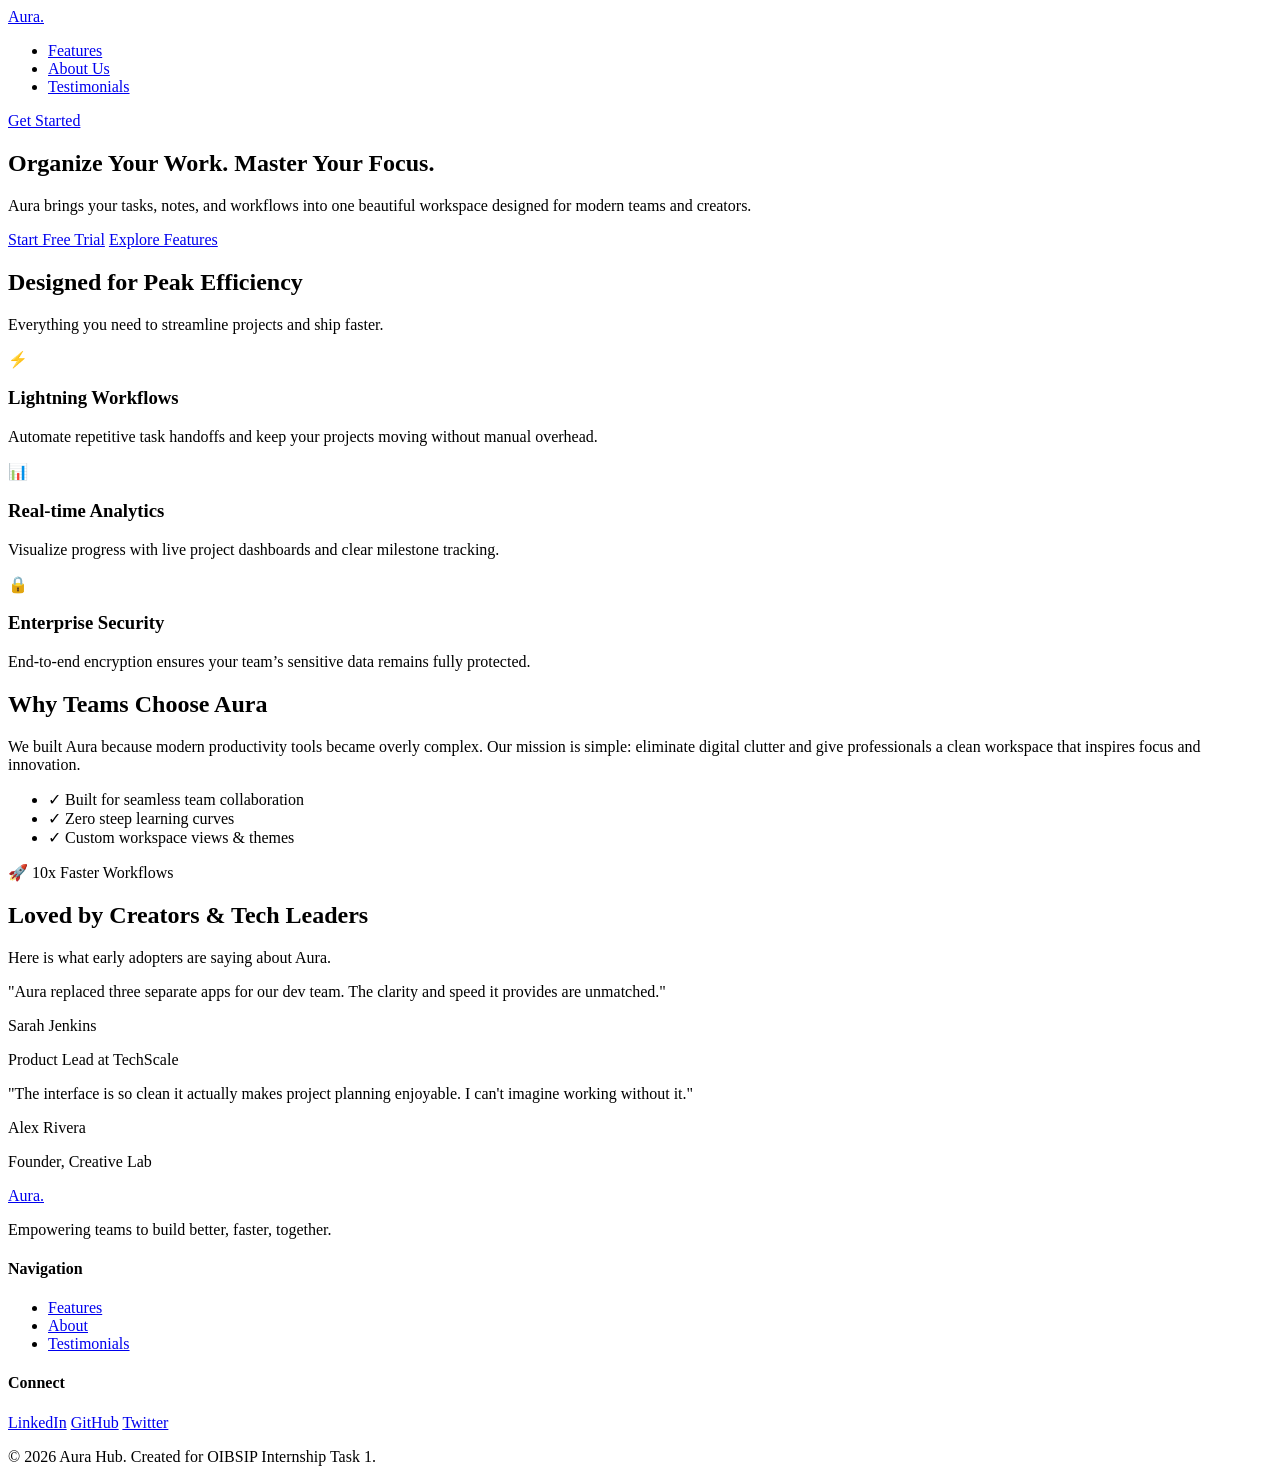
==== index.html @ 1f17e3b0 "Create index.html" ====
<!DOCTYPE html>
<html lang="en">
<head>
  <meta charset="UTF-8">
  <meta name="viewport" content="width=device-width, initial-scale=1.0">
  <title>Aura — Smart Productivity Hub</title>
  <link rel="stylesheet" href="style.css">
</head>
<body>

  <!-- Sticky Navigation Bar -->
  <header class="navbar">
    <div class="nav-container">
      <a href="#" class="logo">Aura<span>.</span></a>
      <nav>
        <ul class="nav-links">
          <li><a href="#features">Features</a></li>
          <li><a href="#about">About Us</a></li>
          <li><a href="#testimonials">Testimonials</a></li>
        </ul>
      </nav>
      <a href="#contact" class="btn btn-secondary nav-btn">Get Started</a>
    </div>
  </header>

  <!-- Hero Section -->
  <section class="hero">
    <div class="hero-container">
      <h1 class="hero-title">Organize Your Work. Master Your Focus.</h1>
      <p class="hero-subtitle">
        Aura brings your tasks, notes, and workflows into one beautiful workspace designed for modern teams and creators.
      </p>
      <div class="hero-buttons">
        <a href="#" class="btn btn-primary">Start Free Trial</a>
        <a href="#features" class="btn btn-outline">Explore Features</a>
      </div>
    </div>
  </section>

  <!-- Section 1: Features -->
  <section id="features" class="section">
    <div class="section-container">
      <h2 class="section-title">Designed for Peak Efficiency</h2>
      <p class="section-subtitle">Everything you need to streamline projects and ship faster.</p>

      <div class="grid-3">
        <div class="card">
          <div class="card-icon">⚡</div>
          <h3>Lightning Workflows</h3>
          <p>Automate repetitive task handoffs and keep your projects moving without manual overhead.</p>
        </div>

        <div class="card">
          <div class="card-icon">📊</div>
          <h3>Real-time Analytics</h3>
          <p>Visualize progress with live project dashboards and clear milestone tracking.</p>
        </div>

        <div class="card">
          <div class="card-icon">🔒</div>
          <h3>Enterprise Security</h3>
          <p>End-to-end encryption ensures your team’s sensitive data remains fully protected.</p>
        </div>
      </div>
    </div>
  </section>

  <!-- Section 2: About Us -->
  <section id="about" class="section section-alt">
    <div class="section-container">
      <div class="about-grid">
        <div class="about-content">
          <h2 class="section-title text-left">Why Teams Choose Aura</h2>
          <p>
            We built Aura because modern productivity tools became overly complex. Our mission is simple: eliminate digital clutter and give professionals a clean workspace that inspires focus and innovation.
          </p>
          <ul class="about-list">
            <li>✓ Built for seamless team collaboration</li>
            <li>✓ Zero steep learning curves</li>
            <li>✓ Custom workspace views & themes</li>
          </ul>
        </div>
        <div class="about-visual">
          <div class="visual-box">
            <span>🚀 10x Faster Workflows</span>
          </div>
        </div>
      </div>
    </div>
  </section>

  <!-- Section 3: Testimonials -->
  <section id="testimonials" class="section">
    <div class="section-container">
      <h2 class="section-title">Loved by Creators & Tech Leaders</h2>
      <p class="section-subtitle">Here is what early adopters are saying about Aura.</p>

      <div class="grid-2">
        <div class="testimonial-card">
          <p class="quote">"Aura replaced three separate apps for our dev team. The clarity and speed it provides are unmatched."</p>
          <div class="author">
            <p class="author-name">Sarah Jenkins</p>
            <p class="author-role">Product Lead at TechScale</p>
          </div>
        </div>

        <div class="testimonial-card">
          <p class="quote">"The interface is so clean it actually makes project planning enjoyable. I can't imagine working without it."</p>
          <div class="author">
            <p class="author-name">Alex Rivera</p>
            <p class="author-role">Founder, Creative Lab</p>
          </div>
        </div>
      </div>
    </div>
  </section>

  <!-- Footer -->
  <footer id="contact" class="footer">
    <div class="footer-container">
      <div class="footer-brand">
        <a href="#" class="logo footer-logo">Aura<span>.</span></a>
        <p>Empowering teams to build better, faster, together.</p>
      </div>

      <div class="footer-links">
        <h4>Navigation</h4>
        <ul>
          <li><a href="#features">Features</a></li>
          <li><a href="#about">About</a></li>
          <li><a href="#testimonials">Testimonials</a></li>
        </ul>
      </div>

      <div class="footer-socials">
        <h4>Connect</h4>
        <div class="social-icons">
          <a href="#" aria-label="LinkedIn">LinkedIn</a>
          <a href="#" aria-label="GitHub">GitHub</a>
          <a href="#" aria-label="Twitter">Twitter</a>
        </div>
      </div>
    </div>

    <div class="footer-bottom">
      <p>&copy; 2026 Aura Hub. Created for OIBSIP Internship Task 1.</p>
    </div>
  </footer>

</body>
</html>
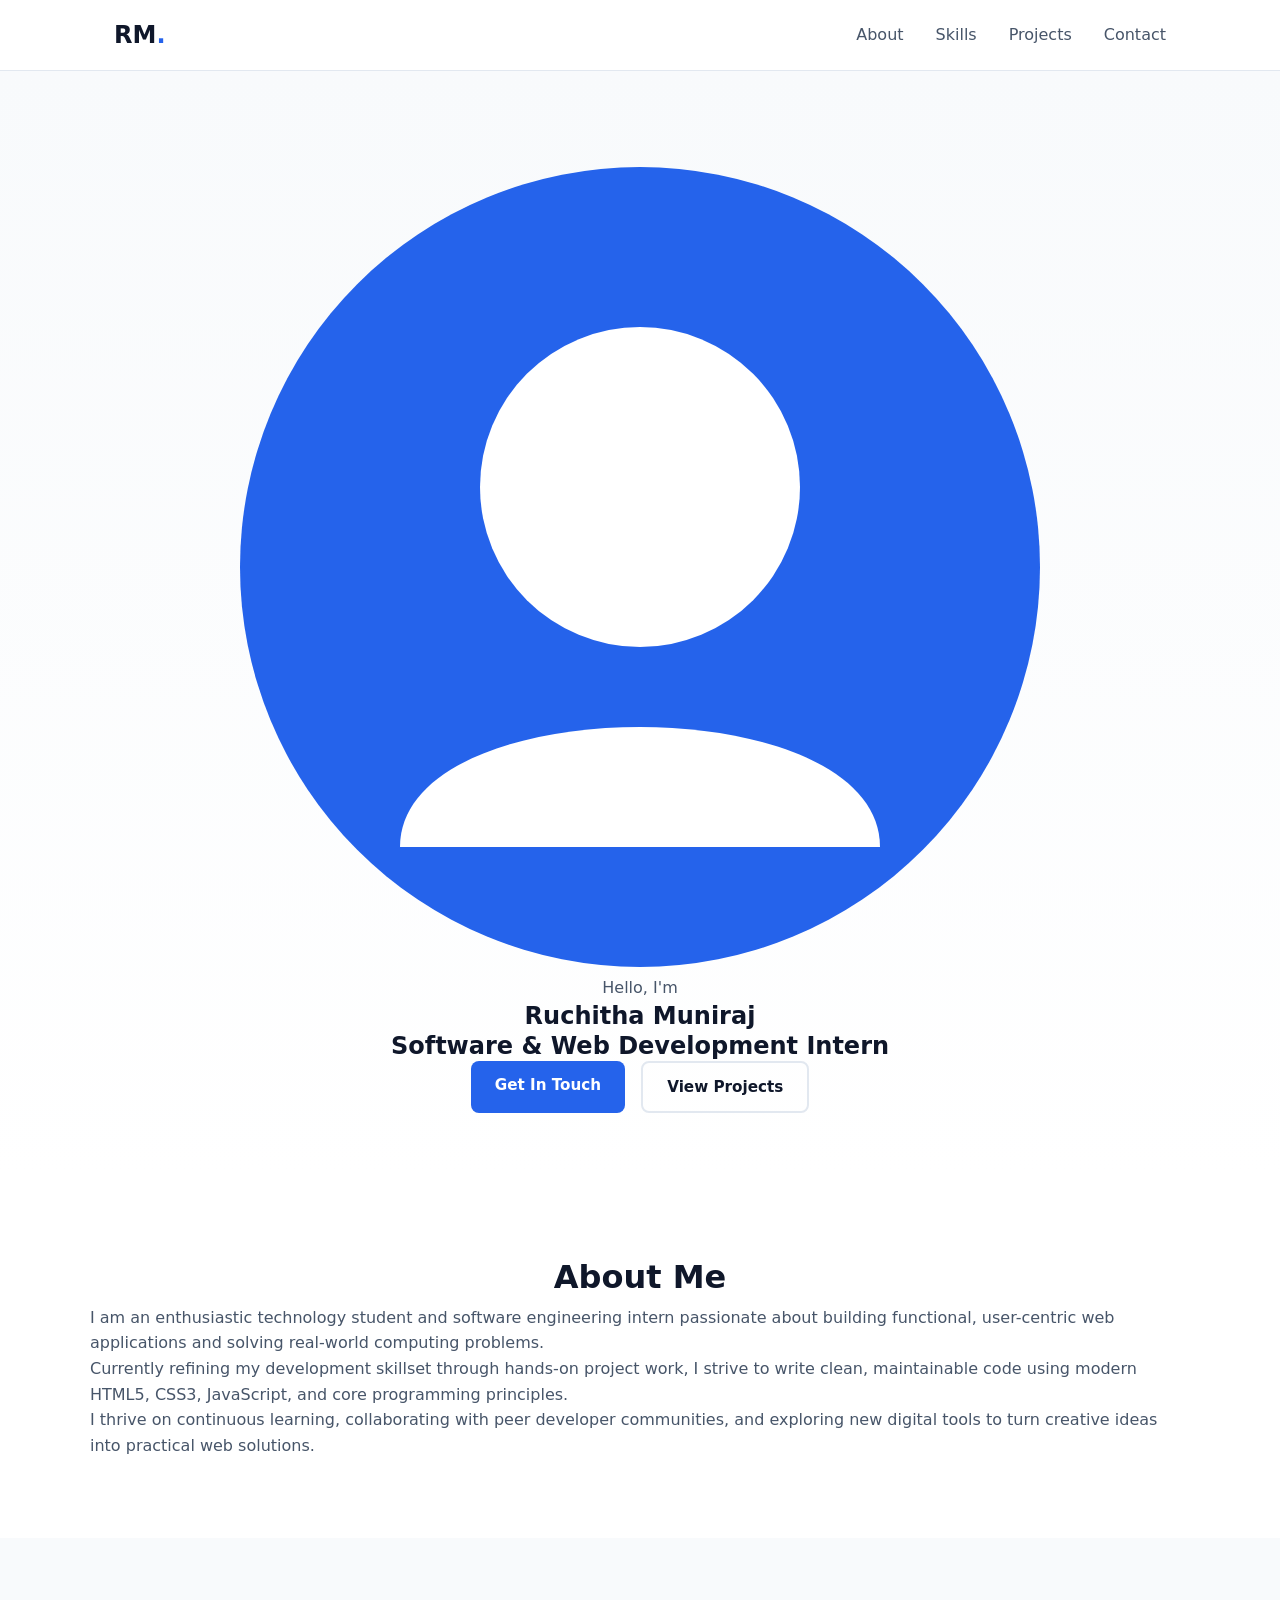
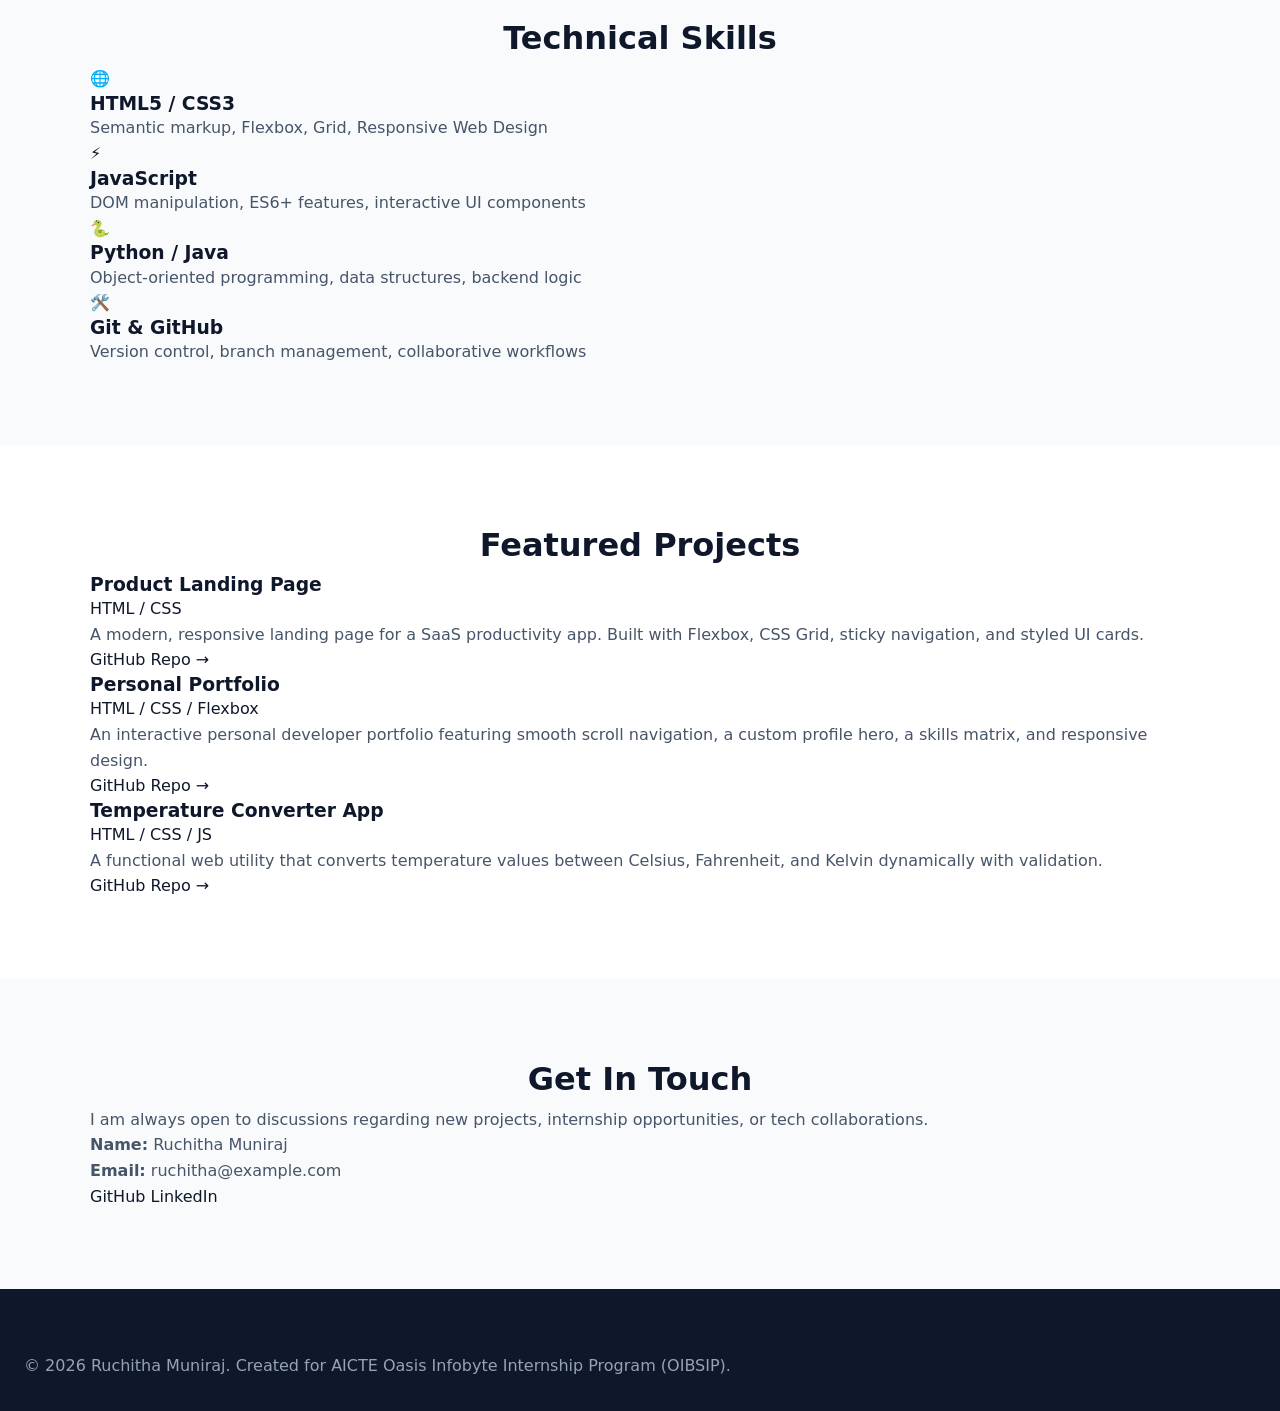
==== commit 59bec988: "Create index.html" ====
--- a/index.html
+++ b/index.html
@@ -3,148 +3,172 @@
 <head>
   <meta charset="UTF-8">
   <meta name="viewport" content="width=device-width, initial-scale=1.0">
-  <title>Aura — Smart Productivity Hub</title>
+  <title>Ruchitha Muniraj | Portfolio</title>
+  <!-- Google Fonts -->
+  <link rel="preconnect" href="https://fonts.googleapis.com">
+  <link rel="preconnect" href="https://fonts.gstatic.com" crossorigin>
+  <link href="https://fonts.googleapis.com/css2?family=Inter:wght@300;400;600;700&display=swap" rel="stylesheet">
   <link rel="stylesheet" href="style.css">
 </head>
 <body>
 
-  <!-- Sticky Navigation Bar -->
+  <!-- Navigation Bar -->
   <header class="navbar">
     <div class="nav-container">
-      <a href="#" class="logo">Aura<span>.</span></a>
+      <a href="#hero" class="logo">RM<span>.</span></a>
       <nav>
         <ul class="nav-links">
-          <li><a href="#features">Features</a></li>
-          <li><a href="#about">About Us</a></li>
-          <li><a href="#testimonials">Testimonials</a></li>
+          <li><a href="#about">About</a></li>
+          <li><a href="#skills">Skills</a></li>
+          <li><a href="#projects">Projects</a></li>
+          <li><a href="#contact">Contact</a></li>
         </ul>
       </nav>
-      <a href="#contact" class="btn btn-secondary nav-btn">Get Started</a>
     </div>
   </header>
 
   <!-- Hero Section -->
-  <section class="hero">
+  <section id="hero" class="hero">
     <div class="hero-container">
-      <h1 class="hero-title">Organize Your Work. Master Your Focus.</h1>
-      <p class="hero-subtitle">
-        Aura brings your tasks, notes, and workflows into one beautiful workspace designed for modern teams and creators.
-      </p>
-      <div class="hero-buttons">
-        <a href="#" class="btn btn-primary">Start Free Trial</a>
-        <a href="#features" class="btn btn-outline">Explore Features</a>
+      <div class="hero-avatar">
+        <!-- SVG Avatar Placeholder -->
+        <svg viewBox="0 0 100 100" class="avatar-svg" xmlns="http://www.w3.org/2000/svg">
+          <circle cx="50" cy="50" r="50" fill="#2563eb" />
+          <circle cx="50" cy="40" r="20" fill="#ffffff" />
+          <path d="M 20 85 C 20 65, 80 65, 80 85 Z" fill="#ffffff" />
+        </svg>
       </div>
-    </div>
-  </section>
-
-  <!-- Section 1: Features -->
-  <section id="features" class="section">
-    <div class="section-container">
-      <h2 class="section-title">Designed for Peak Efficiency</h2>
-      <p class="section-subtitle">Everything you need to streamline projects and ship faster.</p>
-
-      <div class="grid-3">
-        <div class="card">
-          <div class="card-icon">⚡</div>
-          <h3>Lightning Workflows</h3>
-          <p>Automate repetitive task handoffs and keep your projects moving without manual overhead.</p>
-        </div>
-
-        <div class="card">
-          <div class="card-icon">📊</div>
-          <h3>Real-time Analytics</h3>
-          <p>Visualize progress with live project dashboards and clear milestone tracking.</p>
-        </div>
-
-        <div class="card">
-          <div class="card-icon">🔒</div>
-          <h3>Enterprise Security</h3>
-          <p>End-to-end encryption ensures your team’s sensitive data remains fully protected.</p>
+      <div class="hero-text">
+        <p class="greeting">Hello, I'm</p>
+        <h1 class="name">Ruchitha Muniraj</h1>
+        <h2 class="role">Software & Web Development Intern</h2>
+        <div class="hero-buttons">
+          <a href="#contact" class="btn btn-primary">Get In Touch</a>
+          <a href="#projects" class="btn btn-outline">View Projects</a>
         </div>
       </div>
     </div>
   </section>
 
-  <!-- Section 2: About Us -->
-  <section id="about" class="section section-alt">
+  <!-- About Me Section -->
+  <section id="about" class="section">
     <div class="section-container">
-      <div class="about-grid">
-        <div class="about-content">
-          <h2 class="section-title text-left">Why Teams Choose Aura</h2>
-          <p>
-            We built Aura because modern productivity tools became overly complex. Our mission is simple: eliminate digital clutter and give professionals a clean workspace that inspires focus and innovation.
-          </p>
-          <ul class="about-list">
-            <li>✓ Built for seamless team collaboration</li>
-            <li>✓ Zero steep learning curves</li>
-            <li>✓ Custom workspace views & themes</li>
-          </ul>
+      <h2 class="section-title">About Me</h2>
+      <div class="about-card">
+        <p>
+          I am an enthusiastic technology student and software engineering intern passionate about building functional, user-centric web applications and solving real-world computing problems.
+        </p>
+        <p>
+          Currently refining my development skillset through hands-on project work, I strive to write clean, maintainable code using modern HTML5, CSS3, JavaScript, and core programming principles.
+        </p>
+        <p>
+          I thrive on continuous learning, collaborating with peer developer communities, and exploring new digital tools to turn creative ideas into practical web solutions.
+        </p>
+      </div>
+    </div>
+  </section>
+
+  <!-- Skills Section -->
+  <section id="skills" class="section section-alt">
+    <div class="section-container">
+      <h2 class="section-title">Technical Skills</h2>
+      <div class="skills-grid">
+        <div class="skill-card">
+          <div class="skill-icon">🌐</div>
+          <h3>HTML5 / CSS3</h3>
+          <p>Semantic markup, Flexbox, Grid, Responsive Web Design</p>
         </div>
-        <div class="about-visual">
-          <div class="visual-box">
-            <span>🚀 10x Faster Workflows</span>
-          </div>
+        <div class="skill-card">
+          <div class="skill-icon">⚡</div>
+          <h3>JavaScript</h3>
+          <p>DOM manipulation, ES6+ features, interactive UI components</p>
+        </div>
+        <div class="skill-card">
+          <div class="skill-icon">🐍</div>
+          <h3>Python / Java</h3>
+          <p>Object-oriented programming, data structures, backend logic</p>
+        </div>
+        <div class="skill-card">
+          <div class="skill-icon">🛠️</div>
+          <h3>Git & GitHub</h3>
+          <p>Version control, branch management, collaborative workflows</p>
         </div>
       </div>
     </div>
   </section>
 
-  <!-- Section 3: Testimonials -->
-  <section id="testimonials" class="section">
+  <!-- Projects Section -->
+  <section id="projects" class="section">
     <div class="section-container">
-      <h2 class="section-title">Loved by Creators & Tech Leaders</h2>
-      <p class="section-subtitle">Here is what early adopters are saying about Aura.</p>
-
-      <div class="grid-2">
-        <div class="testimonial-card">
-          <p class="quote">"Aura replaced three separate apps for our dev team. The clarity and speed it provides are unmatched."</p>
-          <div class="author">
-            <p class="author-name">Sarah Jenkins</p>
-            <p class="author-role">Product Lead at TechScale</p>
+      <h2 class="section-title">Featured Projects</h2>
+      <div class="projects-grid">
+        
+        <!-- Project 1 -->
+        <div class="project-card">
+          <div class="project-header">
+            <h3>Product Landing Page</h3>
+            <span class="project-tag">HTML / CSS</span>
+          </div>
+          <p class="project-desc">
+            A modern, responsive landing page for a SaaS productivity app. Built with Flexbox, CSS Grid, sticky navigation, and styled UI cards.
+          </p>
+          <div class="project-links">
+            <a href="https://github.com/RuchithaMuniraj/OIBSIP" target="_blank" rel="noopener">GitHub Repo →</a>
           </div>
         </div>
 
-        <div class="testimonial-card">
-          <p class="quote">"The interface is so clean it actually makes project planning enjoyable. I can't imagine working without it."</p>
-          <div class="author">
-            <p class="author-name">Alex Rivera</p>
-            <p class="author-role">Founder, Creative Lab</p>
+        <!-- Project 2 -->
+        <div class="project-card">
+          <div class="project-header">
+            <h3>Personal Portfolio</h3>
+            <span class="project-tag">HTML / CSS / Flexbox</span>
           </div>
+          <p class="project-desc">
+            An interactive personal developer portfolio featuring smooth scroll navigation, a custom profile hero, a skills matrix, and responsive design.
+          </p>
+          <div class="project-links">
+            <a href="https://github.com/RuchithaMuniraj/OIBSIP" target="_blank" rel="noopener">GitHub Repo →</a>
+          </div>
+        </div>
+
+        <!-- Project 3 -->
+        <div class="project-card">
+          <div class="project-header">
+            <h3>Temperature Converter App</h3>
+            <span class="project-tag">HTML / CSS / JS</span>
+          </div>
+          <p class="project-desc">
+            A functional web utility that converts temperature values between Celsius, Fahrenheit, and Kelvin dynamically with validation.
+          </p>
+          <div class="project-links">
+            <a href="https://github.com/RuchithaMuniraj/OIBSIP" target="_blank" rel="noopener">GitHub Repo →</a>
+          </div>
+        </div>
+
+      </div>
+    </div>
+  </section>
+
+  <!-- Contact Section -->
+  <section id="contact" class="section section-alt">
+    <div class="section-container text-center">
+      <h2 class="section-title">Get In Touch</h2>
+      <p class="contact-subtitle">I am always open to discussions regarding new projects, internship opportunities, or tech collaborations.</p>
+      
+      <div class="contact-box">
+        <p class="contact-item"><strong>Name:</strong> Ruchitha Muniraj</p>
+        <p class="contact-item"><strong>Email:</strong> <a href="mailto:ruchitha@example.com">ruchitha@example.com</a></p>
+        <div class="social-links">
+          <a href="https://github.com/RuchithaMuniraj" target="_blank" rel="noopener">GitHub</a>
+          <a href="https://linkedin.com" target="_blank" rel="noopener">LinkedIn</a>
         </div>
       </div>
     </div>
   </section>
 
   <!-- Footer -->
-  <footer id="contact" class="footer">
-    <div class="footer-container">
-      <div class="footer-brand">
-        <a href="#" class="logo footer-logo">Aura<span>.</span></a>
-        <p>Empowering teams to build better, faster, together.</p>
-      </div>
-
-      <div class="footer-links">
-        <h4>Navigation</h4>
-        <ul>
-          <li><a href="#features">Features</a></li>
-          <li><a href="#about">About</a></li>
-          <li><a href="#testimonials">Testimonials</a></li>
-        </ul>
-      </div>
-
-      <div class="footer-socials">
-        <h4>Connect</h4>
-        <div class="social-icons">
-          <a href="#" aria-label="LinkedIn">LinkedIn</a>
-          <a href="#" aria-label="GitHub">GitHub</a>
-          <a href="#" aria-label="Twitter">Twitter</a>
-        </div>
-      </div>
-    </div>
-
-    <div class="footer-bottom">
-      <p>&copy; 2026 Aura Hub. Created for OIBSIP Internship Task 1.</p>
-    </div>
+  <footer class="footer">
+    <p>&copy; 2026 Ruchitha Muniraj. Created for AICTE Oasis Infobyte Internship Program (OIBSIP).</p>
   </footer>
 
 </body>
--- a/style.css
+++ b/style.css
@@ -0,0 +1,394 @@
+/* ==========================================================================
+   1. CSS Reset & Variables
+   ========================================================================== */
+*, *::before, *::after {
+  box-sizing: border-box;
+  margin: 0;
+  padding: 0;
+}
+
+:root {
+  --primary-color: #2563eb;
+  --primary-dark: #1d4ed8;
+  --text-main: #0f172a;
+  --text-muted: #475569;
+  --bg-main: #ffffff;
+  --bg-alt: #f8fafc;
+  --border-color: #e2e8f0;
+  --white: #ffffff;
+  
+  --font-family: system-ui, -apple-system, BlinkMacSystemFont, "Segoe UI", Roboto, sans-serif;
+  --transition: all 0.3s ease;
+}
+
+html {
+  scroll-behavior: smooth;
+  font-size: 16px;
+}
+
+body {
+  font-family: var(--font-family);
+  color: var(--text-main);
+  background-color: var(--bg-main);
+  line-height: 1.6;
+}
+
+/* ==========================================================================
+   2. Typography & Buttons
+   ========================================================================== */
+h1, h2, h3, h4 {
+  color: var(--text-main);
+  line-height: 1.25;
+  font-weight: 700;
+}
+
+p {
+  color: var(--text-muted);
+  font-size: 1rem;
+}
+
+a {
+  text-decoration: none;
+  color: inherit;
+  transition: var(--transition);
+}
+
+.btn {
+  display: inline-block;
+  padding: 0.75rem 1.5rem;
+  border-radius: 8px;
+  font-weight: 600;
+  font-size: 0.95rem;
+  cursor: pointer;
+  text-align: center;
+}
+
+.btn-primary {
+  background-color: var(--primary-color);
+  color: var(--white);
+}
+
+.btn-primary:hover {
+  background-color: var(--primary-dark);
+}
+
+.btn-secondary {
+  background-color: var(--text-main);
+  color: var(--white);
+}
+
+.btn-secondary:hover {
+  background-color: #334155;
+}
+
+.btn-outline {
+  border: 2px solid var(--border-color);
+  color: var(--text-main);
+  background-color: transparent;
+}
+
+.btn-outline:hover {
+  border-color: var(--primary-color);
+  color: var(--primary-color);
+}
+
+/* ==========================================================================
+   3. Sticky Navigation Header
+   ========================================================================== */
+.navbar {
+  position: sticky;
+  top: 0;
+  background-color: rgba(255, 255, 255, 0.95);
+  backdrop-filter: blur(8px);
+  border-bottom: 1px solid var(--border-color);
+  z-index: 1000;
+  padding: 1rem 0;
+}
+
+.nav-container {
+  max-width: 1100px;
+  margin: 0 auto;
+  padding: 0 1.5rem;
+  display: flex;
+  justify-content: space-between;
+  align-items: center;
+}
+
+.logo {
+  font-size: 1.5rem;
+  font-weight: 800;
+  color: var(--text-main);
+}
+
+.logo span {
+  color: var(--primary-color);
+}
+
+.nav-links {
+  display: flex;
+  list-style: none;
+  gap: 2rem;
+}
+
+.nav-links a {
+  font-weight: 500;
+  color: var(--text-muted);
+}
+
+.nav-links a:hover {
+  color: var(--primary-color);
+}
+
+/* ==========================================================================
+   4. Hero Section
+   ========================================================================== */
+.hero {
+  padding: 6rem 1.5rem 4rem;
+  background: linear-gradient(180deg, var(--bg-alt) 0%, var(--bg-main) 100%);
+  text-align: center;
+}
+
+.hero-container {
+  max-width: 800px;
+  margin: 0 auto;
+}
+
+.hero-title {
+  font-size: 2.75rem;
+  margin-bottom: 1.25rem;
+  letter-spacing: -0.02em;
+}
+
+.hero-subtitle {
+  font-size: 1.2rem;
+  margin-bottom: 2rem;
+}
+
+.hero-buttons {
+  display: flex;
+  justify-content: center;
+  gap: 1rem;
+}
+
+/* ==========================================================================
+   5. General Sections & Grids
+   ========================================================================== */
+.section {
+  padding: 5rem 1.5rem;
+}
+
+.section-alt {
+  background-color: var(--bg-alt);
+}
+
+.section-container {
+  max-width: 1100px;
+  margin: 0 auto;
+}
+
+.section-title {
+  font-size: 2rem;
+  text-align: center;
+  margin-bottom: 0.5rem;
+}
+
+.section-subtitle {
+  text-align: center;
+  margin-bottom: 3rem;
+  font-size: 1.1rem;
+}
+
+.text-left {
+  text-align: left;
+}
+
+.grid-3 {
+  display: grid;
+  grid-template-columns: repeat(auto-fit, minmax(280px, 1fr));
+  gap: 2rem;
+}
+
+.grid-2 {
+  display: grid;
+  grid-template-columns: repeat(auto-fit, minmax(320px, 1fr));
+  gap: 2rem;
+}
+
+/* Cards */
+.card {
+  padding: 2rem;
+  border-radius: 12px;
+  background-color: var(--white);
+  border: 1px solid var(--border-color);
+  transition: var(--transition);
+}
+
+.card:hover {
+  transform: translateY(-4px);
+  box-shadow: 0 10px 20px rgba(0, 0, 0, 0.05);
+}
+
+.card-icon {
+  font-size: 2rem;
+  margin-bottom: 1rem;
+}
+
+.card h3 {
+  font-size: 1.25rem;
+  margin-bottom: 0.5rem;
+}
+
+/* About Section */
+.about-grid {
+  display: grid;
+  grid-template-columns: 1fr 1fr;
+  gap: 3rem;
+  align-items: center;
+}
+
+.about-list {
+  list-style: none;
+  margin-top: 1.5rem;
+}
+
+.about-list li {
+  margin-bottom: 0.75rem;
+  font-weight: 600;
+  color: var(--text-main);
+}
+
+.about-visual {
+  height: 250px;
+  background-color: var(--primary-color);
+  border-radius: 12px;
+  display: flex;
+  justify-content: center;
+  align-items: center;
+  color: var(--white);
+}
+
+.visual-box {
+  background: rgba(255, 255, 255, 0.15);
+  padding: 1.5rem 2rem;
+  border-radius: 8px;
+  font-size: 1.2rem;
+  font-weight: bold;
+}
+
+/* Testimonial Cards */
+.testimonial-card {
+  padding: 2rem;
+  background: var(--bg-alt);
+  border-radius: 12px;
+  border-left: 4px solid var(--primary-color);
+}
+
+.testimonial-card .quote {
+  font-style: italic;
+  margin-bottom: 1.5rem;
+  color: var(--text-main);
+}
+
+.author-name {
+  font-weight: 700;
+  color: var(--text-main);
+}
+
+.author-role {
+  font-size: 0.875rem;
+}
+
+/* ==========================================================================
+   6. Footer
+   ========================================================================== */
+.footer {
+  background-color: var(--text-main);
+  color: var(--white);
+  padding: 4rem 1.5rem 2rem;
+}
+
+.footer-container {
+  max-width: 1100px;
+  margin: 0 auto;
+  display: grid;
+  grid-template-columns: 2fr 1fr 1fr;
+  gap: 2.5rem;
+  margin-bottom: 3rem;
+}
+
+.footer p {
+  color: #94a3b8;
+}
+
+.footer-logo {
+  color: var(--white);
+}
+
+.footer h4 {
+  color: var(--white);
+  margin-bottom: 1rem;
+  font-size: 1.1rem;
+}
+
+.footer-links ul {
+  list-style: none;
+}
+
+.footer-links li {
+  margin-bottom: 0.5rem;
+}
+
+.footer-links a {
+  color: #94a3b8;
+}
+
+.footer-links a:hover {
+  color: var(--white);
+}
+
+.social-icons {
+  display: flex;
+  gap: 1rem;
+}
+
+.social-icons a {
+  color: #94a3b8;
+}
+
+.social-icons a:hover {
+  color: var(--white);
+}
+
+.footer-bottom {
+  max-width: 1100px;
+  margin: 0 auto;
+  padding-top: 2rem;
+  border-top: 1px solid #334155;
+  text-align: center;
+  font-size: 0.875rem;
+}
+
+/* ==========================================================================
+   7. Responsive Mobile Adjustments
+   ========================================================================== */
+@media (max-width: 768px) {
+  .nav-btn {
+    display: none; /* Keeps top header minimal on small screens */
+  }
+
+  .hero-title {
+    font-size: 2rem;
+  }
+
+  .about-grid {
+    grid-template-columns: 1fr;
+  }
+
+  .footer-container {
+    grid-template-columns: 1fr;
+  }
+
+  .hero-buttons {
+    flex-direction: column;
+  }
+}
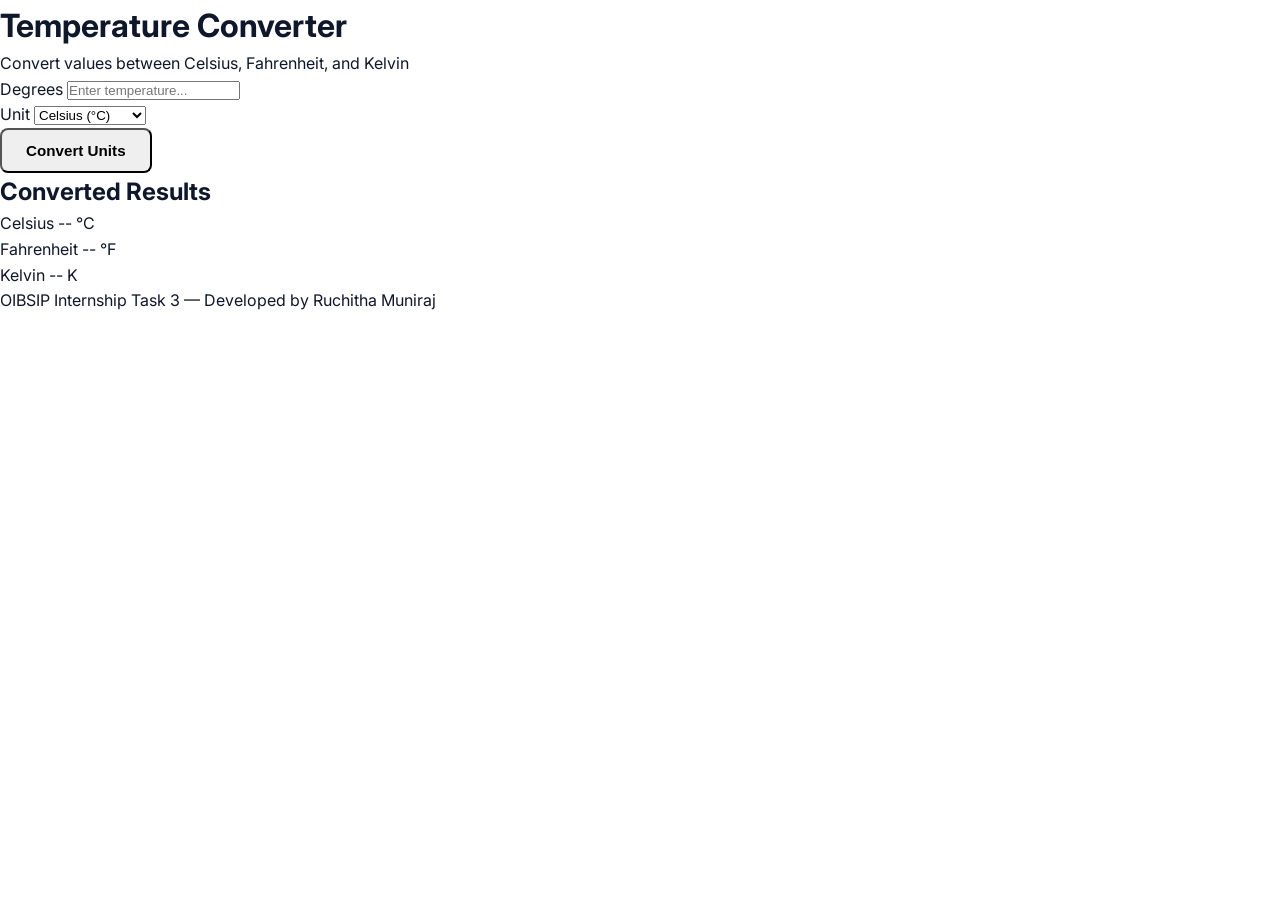
==== commit 90fc6287: "Create index.html" ====
--- a/index.html
+++ b/index.html
@@ -3,173 +3,78 @@
 <head>
   <meta charset="UTF-8">
   <meta name="viewport" content="width=device-width, initial-scale=1.0">
-  <title>Ruchitha Muniraj | Portfolio</title>
+  <title>Temperature Converter Tool</title>
   <!-- Google Fonts -->
   <link rel="preconnect" href="https://fonts.googleapis.com">
   <link rel="preconnect" href="https://fonts.gstatic.com" crossorigin>
-  <link href="https://fonts.googleapis.com/css2?family=Inter:wght@300;400;600;700&display=swap" rel="stylesheet">
+  <link href="https://fonts.googleapis.com/css2?family=Inter:wght@400;500;600;700&display=swap" rel="stylesheet">
   <link rel="stylesheet" href="style.css">
 </head>
 <body>
 
-  <!-- Navigation Bar -->
-  <header class="navbar">
-    <div class="nav-container">
-      <a href="#hero" class="logo">RM<span>.</span></a>
-      <nav>
-        <ul class="nav-links">
-          <li><a href="#about">About</a></li>
-          <li><a href="#skills">Skills</a></li>
-          <li><a href="#projects">Projects</a></li>
-          <li><a href="#contact">Contact</a></li>
-        </ul>
-      </nav>
-    </div>
-  </header>
+  <main class="converter-card">
+    <header class="converter-header">
+      <h1>Temperature Converter</h1>
+      <p>Convert values between Celsius, Fahrenheit, and Kelvin</p>
+    </header>
 
-  <!-- Hero Section -->
-  <section id="hero" class="hero">
-    <div class="hero-container">
-      <div class="hero-avatar">
-        <!-- SVG Avatar Placeholder -->
-        <svg viewBox="0 0 100 100" class="avatar-svg" xmlns="http://www.w3.org/2000/svg">
-          <circle cx="50" cy="50" r="50" fill="#2563eb" />
-          <circle cx="50" cy="40" r="20" fill="#ffffff" />
-          <path d="M 20 85 C 20 65, 80 65, 80 85 Z" fill="#ffffff" />
-        </svg>
-      </div>
-      <div class="hero-text">
-        <p class="greeting">Hello, I'm</p>
-        <h1 class="name">Ruchitha Muniraj</h1>
-        <h2 class="role">Software & Web Development Intern</h2>
-        <div class="hero-buttons">
-          <a href="#contact" class="btn btn-primary">Get In Touch</a>
-          <a href="#projects" class="btn btn-outline">View Projects</a>
+    <form id="tempForm" onsubmit="return false;">
+      <!-- Input Value & Unit -->
+      <div class="input-group">
+        <div class="field">
+          <label for="tempInput">Degrees</label>
+          <input 
+            type="number" 
+            id="tempInput" 
+            step="any" 
+            placeholder="Enter temperature..." 
+            required
+          >
+        </div>
+
+        <div class="field">
+          <label for="unitSelect">Unit</label>
+          <select id="unitSelect">
+            <option value="celsius">Celsius (°C)</option>
+            <option value="fahrenheit">Fahrenheit (°F)</option>
+            <option value="kelvin">Kelvin (K)</option>
+          </select>
         </div>
       </div>
-    </div>
-  </section>
 
-  <!-- About Me Section -->
-  <section id="about" class="section">
-    <div class="section-container">
-      <h2 class="section-title">About Me</h2>
-      <div class="about-card">
-        <p>
-          I am an enthusiastic technology student and software engineering intern passionate about building functional, user-centric web applications and solving real-world computing problems.
-        </p>
-        <p>
-          Currently refining my development skillset through hands-on project work, I strive to write clean, maintainable code using modern HTML5, CSS3, JavaScript, and core programming principles.
-        </p>
-        <p>
-          I thrive on continuous learning, collaborating with peer developer communities, and exploring new digital tools to turn creative ideas into practical web solutions.
-        </p>
-      </div>
-    </div>
-  </section>
+      <!-- Action Button -->
+      <button type="button" id="convertBtn" class="btn">Convert Units</button>
 
-  <!-- Skills Section -->
-  <section id="skills" class="section section-alt">
-    <div class="section-container">
-      <h2 class="section-title">Technical Skills</h2>
-      <div class="skills-grid">
-        <div class="skill-card">
-          <div class="skill-icon">🌐</div>
-          <h3>HTML5 / CSS3</h3>
-          <p>Semantic markup, Flexbox, Grid, Responsive Web Design</p>
+      <!-- Error / Validation Message Display -->
+      <div id="errorMessage" class="error-msg" aria-live="polite"></div>
+    </form>
+
+    <!-- Results Display -->
+    <section class="results-container" id="resultsContainer">
+      <h2>Converted Results</h2>
+      <div class="results-grid">
+        <div class="result-box">
+          <span class="result-label">Celsius</span>
+          <span class="result-value" id="celsiusResult">-- °C</span>
         </div>
-        <div class="skill-card">
-          <div class="skill-icon">⚡</div>
-          <h3>JavaScript</h3>
-          <p>DOM manipulation, ES6+ features, interactive UI components</p>
+
+        <div class="result-box">
+          <span class="result-label">Fahrenheit</span>
+          <span class="result-value" id="fahrenheitResult">-- °F</span>
         </div>
-        <div class="skill-card">
-          <div class="skill-icon">🐍</div>
-          <h3>Python / Java</h3>
-          <p>Object-oriented programming, data structures, backend logic</p>
-        </div>
-        <div class="skill-card">
-          <div class="skill-icon">🛠️</div>
-          <h3>Git & GitHub</h3>
-          <p>Version control, branch management, collaborative workflows</p>
+
+        <div class="result-box">
+          <span class="result-label">Kelvin</span>
+          <span class="result-value" id="kelvinResult">-- K</span>
         </div>
       </div>
-    </div>
-  </section>
+    </section>
 
-  <!-- Projects Section -->
-  <section id="projects" class="section">
-    <div class="section-container">
-      <h2 class="section-title">Featured Projects</h2>
-      <div class="projects-grid">
-        
-        <!-- Project 1 -->
-        <div class="project-card">
-          <div class="project-header">
-            <h3>Product Landing Page</h3>
-            <span class="project-tag">HTML / CSS</span>
-          </div>
-          <p class="project-desc">
-            A modern, responsive landing page for a SaaS productivity app. Built with Flexbox, CSS Grid, sticky navigation, and styled UI cards.
-          </p>
-          <div class="project-links">
-            <a href="https://github.com/RuchithaMuniraj/OIBSIP" target="_blank" rel="noopener">GitHub Repo →</a>
-          </div>
-        </div>
+    <footer class="card-footer">
+      <p>OIBSIP Internship Task 3 — Developed by Ruchitha Muniraj</p>
+    </footer>
+  </main>
 
-        <!-- Project 2 -->
-        <div class="project-card">
-          <div class="project-header">
-            <h3>Personal Portfolio</h3>
-            <span class="project-tag">HTML / CSS / Flexbox</span>
-          </div>
-          <p class="project-desc">
-            An interactive personal developer portfolio featuring smooth scroll navigation, a custom profile hero, a skills matrix, and responsive design.
-          </p>
-          <div class="project-links">
-            <a href="https://github.com/RuchithaMuniraj/OIBSIP" target="_blank" rel="noopener">GitHub Repo →</a>
-          </div>
-        </div>
-
-        <!-- Project 3 -->
-        <div class="project-card">
-          <div class="project-header">
-            <h3>Temperature Converter App</h3>
-            <span class="project-tag">HTML / CSS / JS</span>
-          </div>
-          <p class="project-desc">
-            A functional web utility that converts temperature values between Celsius, Fahrenheit, and Kelvin dynamically with validation.
-          </p>
-          <div class="project-links">
-            <a href="https://github.com/RuchithaMuniraj/OIBSIP" target="_blank" rel="noopener">GitHub Repo →</a>
-          </div>
-        </div>
-
-      </div>
-    </div>
-  </section>
-
-  <!-- Contact Section -->
-  <section id="contact" class="section section-alt">
-    <div class="section-container text-center">
-      <h2 class="section-title">Get In Touch</h2>
-      <p class="contact-subtitle">I am always open to discussions regarding new projects, internship opportunities, or tech collaborations.</p>
-      
-      <div class="contact-box">
-        <p class="contact-item"><strong>Name:</strong> Ruchitha Muniraj</p>
-        <p class="contact-item"><strong>Email:</strong> <a href="mailto:ruchitha@example.com">ruchitha@example.com</a></p>
-        <div class="social-links">
-          <a href="https://github.com/RuchithaMuniraj" target="_blank" rel="noopener">GitHub</a>
-          <a href="https://linkedin.com" target="_blank" rel="noopener">LinkedIn</a>
-        </div>
-      </div>
-    </div>
-  </section>
-
-  <!-- Footer -->
-  <footer class="footer">
-    <p>&copy; 2026 Ruchitha Muniraj. Created for AICTE Oasis Infobyte Internship Program (OIBSIP).</p>
-  </footer>
-
+  <script src="script.js"></script>
 </body>
 </html>
--- a/style.css
+++ b/style.css
@@ -1,5 +1,5 @@
 /* ==========================================================================
-   1. CSS Reset & Variables
+   1. Global CSS Reset & Google Fonts
    ========================================================================== */
 *, *::before, *::after {
   box-sizing: border-box;
@@ -9,15 +9,15 @@
 
 :root {
   --primary-color: #2563eb;
-  --primary-dark: #1d4ed8;
-  --text-main: #0f172a;
+  --primary-hover: #1d4ed8;
+  --text-dark: #0f172a;
   --text-muted: #475569;
   --bg-main: #ffffff;
   --bg-alt: #f8fafc;
   --border-color: #e2e8f0;
   --white: #ffffff;
   
-  --font-family: system-ui, -apple-system, BlinkMacSystemFont, "Segoe UI", Roboto, sans-serif;
+  --font-family: 'Inter', system-ui, -apple-system, sans-serif;
   --transition: all 0.3s ease;
 }
 
@@ -28,31 +28,24 @@
 
 body {
   font-family: var(--font-family);
-  color: var(--text-main);
+  color: var(--text-dark);
   background-color: var(--bg-main);
   line-height: 1.6;
 }
 
 /* ==========================================================================
-   2. Typography & Buttons
-   ========================================================================== */
-h1, h2, h3, h4 {
-  color: var(--text-main);
-  line-height: 1.25;
-  font-weight: 700;
-}
-
-p {
-  color: var(--text-muted);
-  font-size: 1rem;
-}
-
+   2. Buttons & Global Elements
+   ========================================================================== */
 a {
   text-decoration: none;
   color: inherit;
   transition: var(--transition);
 }
 
+.text-center {
+  text-align: center;
+}
+
 .btn {
   display: inline-block;
   padding: 0.75rem 1.5rem;
@@ -60,7 +53,6 @@
   font-weight: 600;
   font-size: 0.95rem;
   cursor: pointer;
-  text-align: center;
 }
 
 .btn-primary {
@@ -69,22 +61,12 @@
 }
 
 .btn-primary:hover {
-  background-color: var(--primary-dark);
-}
-
-.btn-secondary {
-  background-color: var(--text-main);
-  color: var(--white);
-}
-
-.btn-secondary:hover {
-  background-color: #334155;
+  background-color: var(--primary-hover);
 }
 
 .btn-outline {
   border: 2px solid var(--border-color);
-  color: var(--text-main);
-  background-color: transparent;
+  color: var(--text-dark);
 }
 
 .btn-outline:hover {
@@ -93,7 +75,7 @@
 }
 
 /* ==========================================================================
-   3. Sticky Navigation Header
+   3. Sticky Navigation
    ========================================================================== */
 .navbar {
   position: sticky;
@@ -106,7 +88,7 @@
 }
 
 .nav-container {
-  max-width: 1100px;
+  max-width: 1000px;
   margin: 0 auto;
   padding: 0 1.5rem;
   display: flex;
@@ -116,8 +98,8 @@
 
 .logo {
   font-size: 1.5rem;
-  font-weight: 800;
-  color: var(--text-main);
+  font-weight: 700;
+  color: var(--text-dark);
 }
 
 .logo span {
@@ -127,11 +109,11 @@
 .nav-links {
   display: flex;
   list-style: none;
-  gap: 2rem;
+  gap: 1.5rem;
 }
 
 .nav-links a {
-  font-weight: 500;
+  font-weight: 600;
   color: var(--text-muted);
 }
 
@@ -143,35 +125,50 @@
    4. Hero Section
    ========================================================================== */
 .hero {
-  padding: 6rem 1.5rem 4rem;
+  padding: 6rem 1.5rem 5rem;
   background: linear-gradient(180deg, var(--bg-alt) 0%, var(--bg-main) 100%);
-  text-align: center;
 }
 
 .hero-container {
-  max-width: 800px;
+  max-width: 1000px;
   margin: 0 auto;
-}
-
-.hero-title {
+  display: flex;
+  align-items: center;
+  gap: 3rem;
+}
+
+.avatar-svg {
+  width: 180px;
+  height: 180px;
+  border-radius: 50%;
+  box-shadow: 0 10px 25px rgba(37, 99, 235, 0.2);
+}
+
+.greeting {
+  color: var(--primary-color);
+  font-weight: 600;
+  font-size: 1.1rem;
+}
+
+.name {
   font-size: 2.75rem;
-  margin-bottom: 1.25rem;
-  letter-spacing: -0.02em;
-}
-
-.hero-subtitle {
-  font-size: 1.2rem;
-  margin-bottom: 2rem;
+  margin: 0.2rem 0;
+}
+
+.role {
+  font-size: 1.25rem;
+  color: var(--text-muted);
+  font-weight: 400;
+  margin-bottom: 1.5rem;
 }
 
 .hero-buttons {
   display: flex;
-  justify-content: center;
   gap: 1rem;
 }
 
 /* ==========================================================================
-   5. General Sections & Grids
+   5. Sections & Cards
    ========================================================================== */
 .section {
   padding: 5rem 1.5rem;
@@ -182,213 +179,205 @@
 }
 
 .section-container {
-  max-width: 1100px;
+  max-width: 1000px;
   margin: 0 auto;
 }
 
 .section-title {
   font-size: 2rem;
-  text-align: center;
+  margin-bottom: 2rem;
+  position: relative;
+}
+
+.section-title::after {
+  content: '';
+  display: block;
+  width: 50px;
+  height: 4px;
+  background-color: var(--primary-color);
+  margin-top: 0.5rem;
+  border-radius: 2px;
+}
+
+/* About Section */
+.about-card {
+  background-color: var(--white);
+  padding: 2rem;
+  border-radius: 12px;
+  border: 1px solid var(--border-color);
+}
+
+.about-card p {
+  margin-bottom: 1rem;
+  color: var(--text-muted);
+  font-size: 1.05rem;
+}
+
+.about-card p:last-child {
+  margin-bottom: 0;
+}
+
+/* Skills Section Grid */
+.skills-grid {
+  display: grid;
+  grid-template-columns: repeat(auto-fit, minmax(220px, 1fr));
+  gap: 1.5rem;
+}
+
+.skill-card {
+  background: var(--white);
+  padding: 1.75rem;
+  border-radius: 12px;
+  border: 1px solid var(--border-color);
+  transition: var(--transition);
+}
+
+.skill-card:hover {
+  transform: translateY(-4px);
+  border-color: var(--primary-color);
+}
+
+.skill-icon {
+  font-size: 2rem;
+  margin-bottom: 0.75rem;
+}
+
+.skill-card h3 {
+  font-size: 1.1rem;
   margin-bottom: 0.5rem;
 }
 
-.section-subtitle {
-  text-align: center;
-  margin-bottom: 3rem;
-  font-size: 1.1rem;
-}
-
-.text-left {
-  text-align: left;
-}
-
-.grid-3 {
+.skill-card p {
+  font-size: 0.9rem;
+  color: var(--text-muted);
+}
+
+/* Projects Section Grid */
+.projects-grid {
   display: grid;
   grid-template-columns: repeat(auto-fit, minmax(280px, 1fr));
   gap: 2rem;
 }
 
-.grid-2 {
-  display: grid;
-  grid-template-columns: repeat(auto-fit, minmax(320px, 1fr));
-  gap: 2rem;
-}
-
-/* Cards */
-.card {
+.project-card {
+  background: var(--white);
+  border: 1px solid var(--border-color);
+  border-radius: 12px;
+  padding: 2rem;
+  display: flex;
+  flex-direction: column;
+  justify-content: space-between;
+  transition: var(--transition);
+}
+
+.project-card:hover {
+  transform: translateY(-4px);
+  box-shadow: 0 10px 20px rgba(0, 0, 0, 0.05);
+}
+
+.project-header {
+  display: flex;
+  justify-content: space-between;
+  align-items: flex-start;
+  gap: 1rem;
+  margin-bottom: 1rem;
+}
+
+.project-header h3 {
+  font-size: 1.25rem;
+}
+
+.project-tag {
+  background-color: var(--bg-alt);
+  color: var(--primary-color);
+  font-size: 0.75rem;
+  font-weight: 700;
+  padding: 0.25rem 0.6rem;
+  border-radius: 6px;
+  border: 1px solid var(--border-color);
+  white-space: nowrap;
+}
+
+.project-desc {
+  color: var(--text-muted);
+  font-size: 0.95rem;
+  margin-bottom: 1.5rem;
+}
+
+.project-links a {
+  color: var(--primary-color);
+  font-weight: 600;
+}
+
+.project-links a:hover {
+  text-decoration: underline;
+}
+
+/* Contact Section */
+.contact-subtitle {
+  color: var(--text-muted);
+  margin-bottom: 2rem;
+}
+
+.contact-box {
+  background: var(--white);
+  border: 1px solid var(--border-color);
   padding: 2rem;
   border-radius: 12px;
-  background-color: var(--white);
-  border: 1px solid var(--border-color);
-  transition: var(--transition);
-}
-
-.card:hover {
-  transform: translateY(-4px);
-  box-shadow: 0 10px 20px rgba(0, 0, 0, 0.05);
-}
-
-.card-icon {
-  font-size: 2rem;
-  margin-bottom: 1rem;
-}
-
-.card h3 {
-  font-size: 1.25rem;
-  margin-bottom: 0.5rem;
-}
-
-/* About Section */
-.about-grid {
-  display: grid;
-  grid-template-columns: 1fr 1fr;
-  gap: 3rem;
-  align-items: center;
-}
-
-.about-list {
-  list-style: none;
+  display: inline-block;
+  text-align: left;
+}
+
+.contact-item {
+  margin-bottom: 0.75rem;
+}
+
+.contact-item a {
+  color: var(--primary-color);
+}
+
+.social-links {
   margin-top: 1.5rem;
-}
-
-.about-list li {
-  margin-bottom: 0.75rem;
-  font-weight: 600;
-  color: var(--text-main);
-}
-
-.about-visual {
-  height: 250px;
-  background-color: var(--primary-color);
-  border-radius: 12px;
-  display: flex;
-  justify-content: center;
-  align-items: center;
-  color: var(--white);
-}
-
-.visual-box {
-  background: rgba(255, 255, 255, 0.15);
-  padding: 1.5rem 2rem;
-  border-radius: 8px;
-  font-size: 1.2rem;
-  font-weight: bold;
-}
-
-/* Testimonial Cards */
-.testimonial-card {
-  padding: 2rem;
-  background: var(--bg-alt);
-  border-radius: 12px;
-  border-left: 4px solid var(--primary-color);
-}
-
-.testimonial-card .quote {
-  font-style: italic;
-  margin-bottom: 1.5rem;
-  color: var(--text-main);
-}
-
-.author-name {
-  font-weight: 700;
-  color: var(--text-main);
-}
-
-.author-role {
+  display: flex;
+  gap: 1.5rem;
+}
+
+.social-links a {
+  font-weight: 600;
+  color: var(--primary-color);
+}
+
+/* ==========================================================================
+   6. Footer & Responsive Design
+   ========================================================================== */
+.footer {
+  text-align: center;
+  padding: 2rem 1.5rem;
+  background-color: var(--text-dark);
+  color: #94a3b8;
   font-size: 0.875rem;
 }
 
-/* ==========================================================================
-   6. Footer
-   ========================================================================== */
-.footer {
-  background-color: var(--text-main);
-  color: var(--white);
-  padding: 4rem 1.5rem 2rem;
-}
-
-.footer-container {
-  max-width: 1100px;
-  margin: 0 auto;
-  display: grid;
-  grid-template-columns: 2fr 1fr 1fr;
-  gap: 2.5rem;
-  margin-bottom: 3rem;
-}
-
-.footer p {
-  color: #94a3b8;
-}
-
-.footer-logo {
-  color: var(--white);
-}
-
-.footer h4 {
-  color: var(--white);
-  margin-bottom: 1rem;
-  font-size: 1.1rem;
-}
-
-.footer-links ul {
-  list-style: none;
-}
-
-.footer-links li {
-  margin-bottom: 0.5rem;
-}
-
-.footer-links a {
-  color: #94a3b8;
-}
-
-.footer-links a:hover {
-  color: var(--white);
-}
-
-.social-icons {
-  display: flex;
-  gap: 1rem;
-}
-
-.social-icons a {
-  color: #94a3b8;
-}
-
-.social-icons a:hover {
-  color: var(--white);
-}
-
-.footer-bottom {
-  max-width: 1100px;
-  margin: 0 auto;
-  padding-top: 2rem;
-  border-top: 1px solid #334155;
-  text-align: center;
-  font-size: 0.875rem;
-}
-
-/* ==========================================================================
-   7. Responsive Mobile Adjustments
-   ========================================================================== */
 @media (max-width: 768px) {
-  .nav-btn {
-    display: none; /* Keeps top header minimal on small screens */
-  }
-
-  .hero-title {
-    font-size: 2rem;
-  }
-
-  .about-grid {
-    grid-template-columns: 1fr;
-  }
-
-  .footer-container {
-    grid-template-columns: 1fr;
+  .hero-container {
+    flex-direction: column;
+    text-align: center;
   }
 
   .hero-buttons {
-    flex-direction: column;
-  }
-}
+    justify-content: center;
+  }
+
+  .section-title::after {
+    margin: 0.5rem auto 0;
+  }
+
+  .contact-box {
+    width: 100%;
+    text-align: center;
+  }
+
+  .social-links {
+    justify-content: center;
+  }
+}
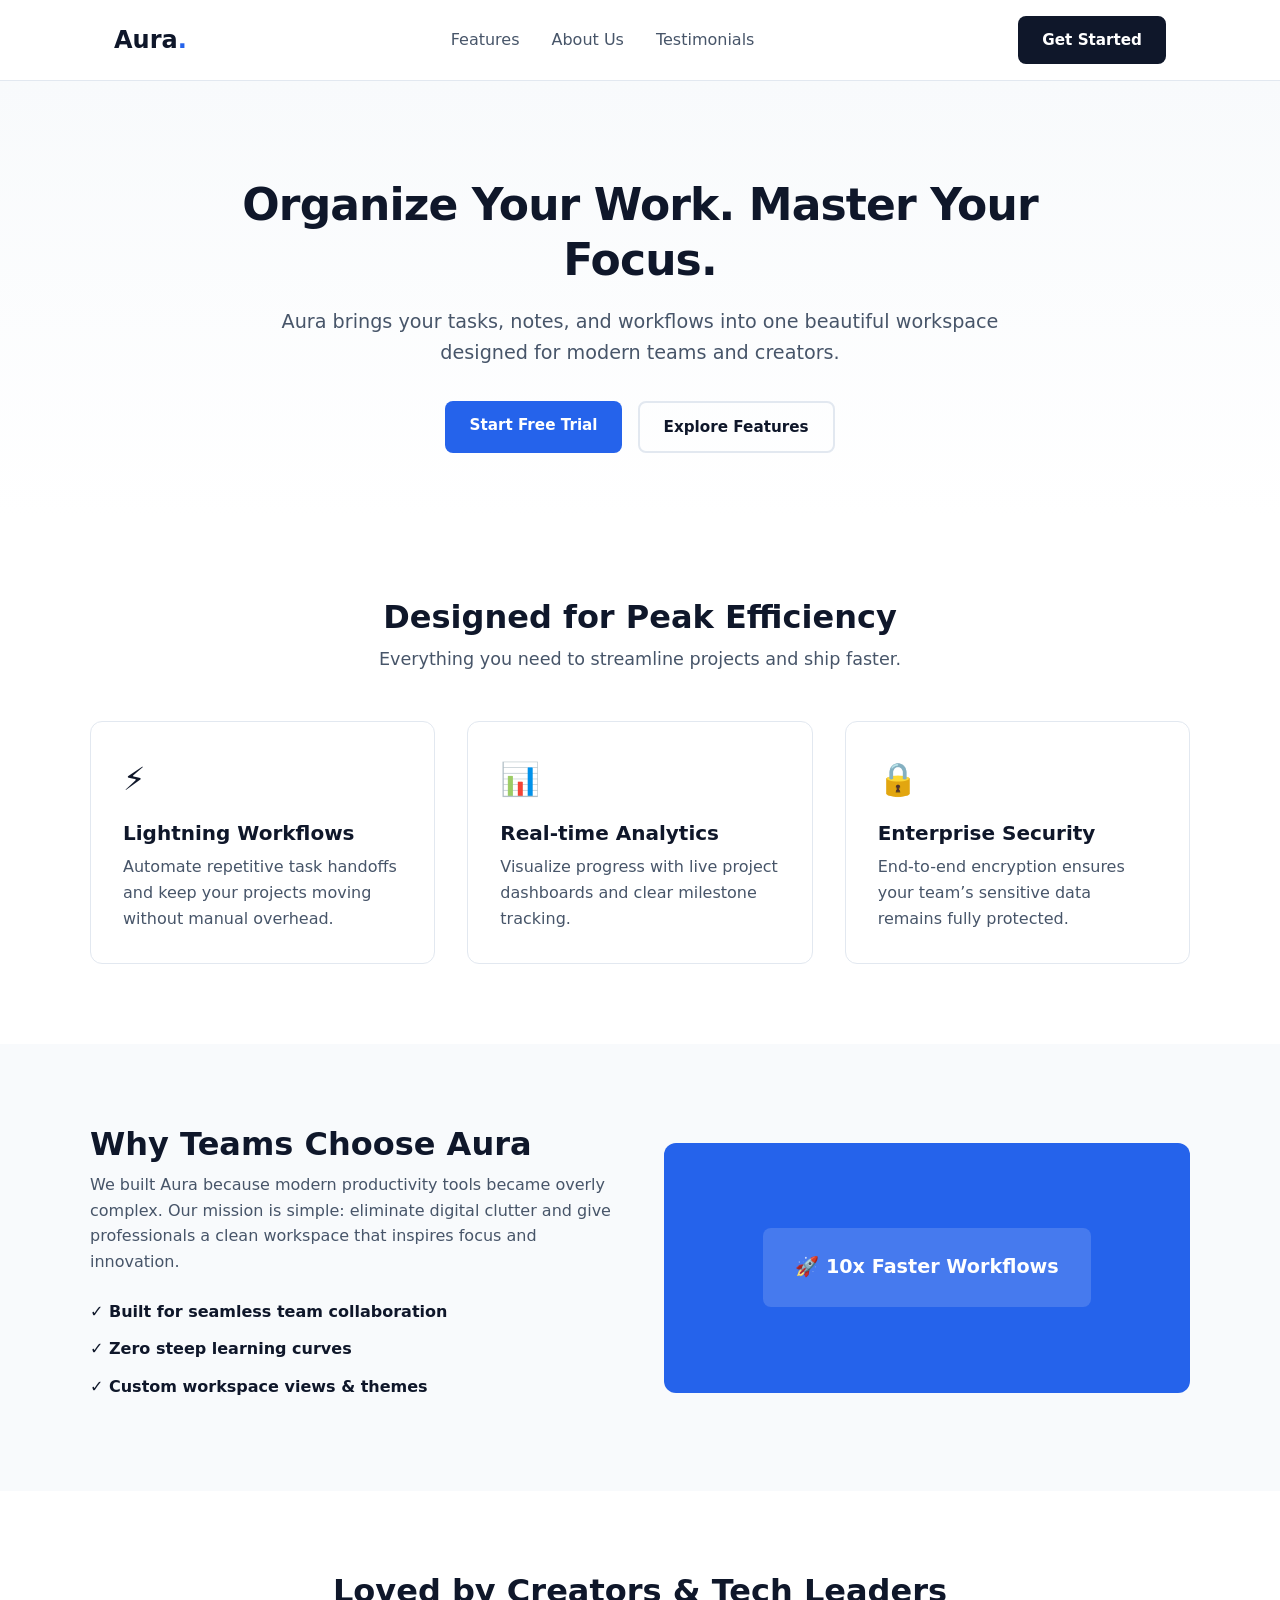
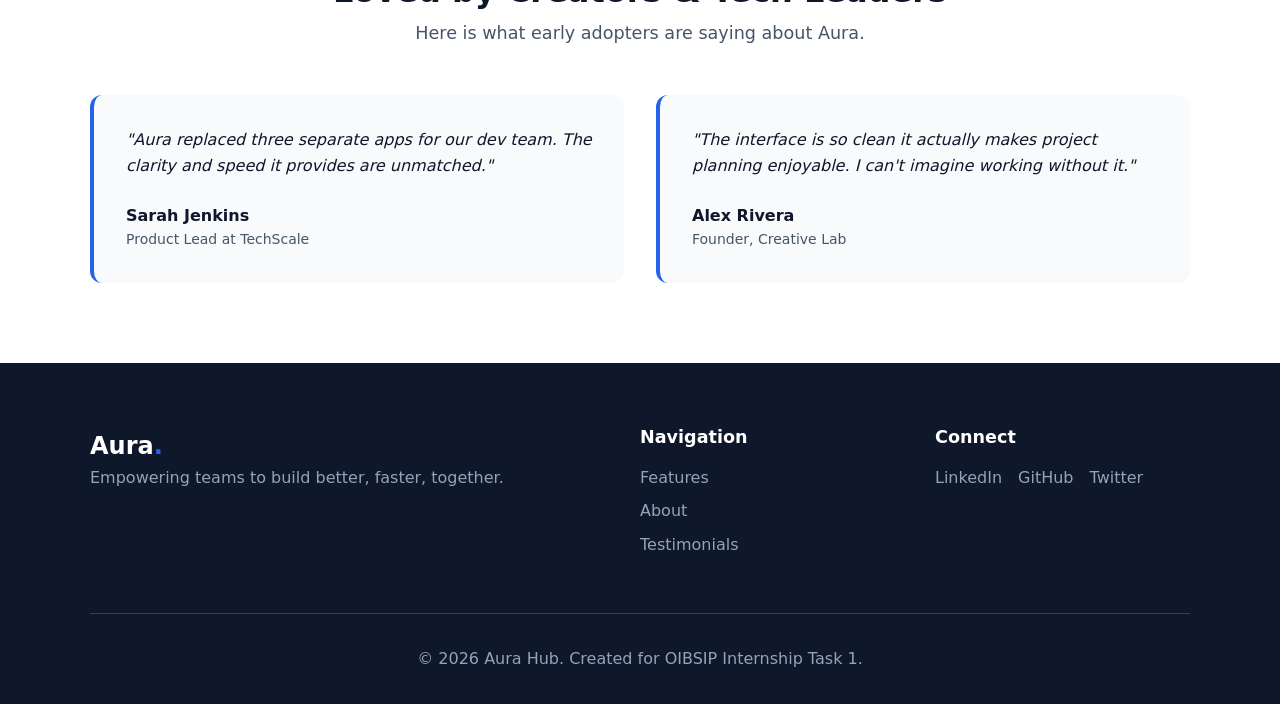
==== commit ad3849e3: "Merge pull request #1 from munnaruchitha18-del/Task-1 Task 1" ====
--- a/index.html
+++ b/index.html
@@ -3,78 +3,149 @@
 <head>
   <meta charset="UTF-8">
   <meta name="viewport" content="width=device-width, initial-scale=1.0">
-  <title>Temperature Converter Tool</title>
-  <!-- Google Fonts -->
-  <link rel="preconnect" href="https://fonts.googleapis.com">
-  <link rel="preconnect" href="https://fonts.gstatic.com" crossorigin>
-  <link href="https://fonts.googleapis.com/css2?family=Inter:wght@400;500;600;700&display=swap" rel="stylesheet">
+  <title>Aura — Smart Productivity Hub</title>
   <link rel="stylesheet" href="style.css">
 </head>
 <body>
 
-  <main class="converter-card">
-    <header class="converter-header">
-      <h1>Temperature Converter</h1>
-      <p>Convert values between Celsius, Fahrenheit, and Kelvin</p>
-    </header>
+  <!-- Sticky Navigation Bar -->
+  <header class="navbar">
+    <div class="nav-container">
+      <a href="#" class="logo">Aura<span>.</span></a>
+      <nav>
+        <ul class="nav-links">
+          <li><a href="#features">Features</a></li>
+          <li><a href="#about">About Us</a></li>
+          <li><a href="#testimonials">Testimonials</a></li>
+        </ul>
+      </nav>
+      <a href="#contact" class="btn btn-secondary nav-btn">Get Started</a>
+    </div>
+  </header>
 
-    <form id="tempForm" onsubmit="return false;">
-      <!-- Input Value & Unit -->
-      <div class="input-group">
-        <div class="field">
-          <label for="tempInput">Degrees</label>
-          <input 
-            type="number" 
-            id="tempInput" 
-            step="any" 
-            placeholder="Enter temperature..." 
-            required
-          >
+  <!-- Hero Section -->
+  <section class="hero">
+    <div class="hero-container">
+      <h1 class="hero-title">Organize Your Work. Master Your Focus.</h1>
+      <p class="hero-subtitle">
+        Aura brings your tasks, notes, and workflows into one beautiful workspace designed for modern teams and creators.
+      </p>
+      <div class="hero-buttons">
+        <a href="#" class="btn btn-primary">Start Free Trial</a>
+        <a href="#features" class="btn btn-outline">Explore Features</a>
+      </div>
+    </div>
+  </section>
+
+  <!-- Section 1: Features -->
+  <section id="features" class="section">
+    <div class="section-container">
+      <h2 class="section-title">Designed for Peak Efficiency</h2>
+      <p class="section-subtitle">Everything you need to streamline projects and ship faster.</p>
+
+      <div class="grid-3">
+        <div class="card">
+          <div class="card-icon">⚡</div>
+          <h3>Lightning Workflows</h3>
+          <p>Automate repetitive task handoffs and keep your projects moving without manual overhead.</p>
         </div>
 
-        <div class="field">
-          <label for="unitSelect">Unit</label>
-          <select id="unitSelect">
-            <option value="celsius">Celsius (°C)</option>
-            <option value="fahrenheit">Fahrenheit (°F)</option>
-            <option value="kelvin">Kelvin (K)</option>
-          </select>
+        <div class="card">
+          <div class="card-icon">📊</div>
+          <h3>Real-time Analytics</h3>
+          <p>Visualize progress with live project dashboards and clear milestone tracking.</p>
+        </div>
+
+        <div class="card">
+          <div class="card-icon">🔒</div>
+          <h3>Enterprise Security</h3>
+          <p>End-to-end encryption ensures your team’s sensitive data remains fully protected.</p>
         </div>
       </div>
+    </div>
+  </section>
 
-      <!-- Action Button -->
-      <button type="button" id="convertBtn" class="btn">Convert Units</button>
+  <!-- Section 2: About Us -->
+  <section id="about" class="section section-alt">
+    <div class="section-container">
+      <div class="about-grid">
+        <div class="about-content">
+          <h2 class="section-title text-left">Why Teams Choose Aura</h2>
+          <p>
+            We built Aura because modern productivity tools became overly complex. Our mission is simple: eliminate digital clutter and give professionals a clean workspace that inspires focus and innovation.
+          </p>
+          <ul class="about-list">
+            <li>✓ Built for seamless team collaboration</li>
+            <li>✓ Zero steep learning curves</li>
+            <li>✓ Custom workspace views & themes</li>
+          </ul>
+        </div>
+        <div class="about-visual">
+          <div class="visual-box">
+            <span>🚀 10x Faster Workflows</span>
+          </div>
+        </div>
+      </div>
+    </div>
+  </section>
 
-      <!-- Error / Validation Message Display -->
-      <div id="errorMessage" class="error-msg" aria-live="polite"></div>
-    </form>
+  <!-- Section 3: Testimonials -->
+  <section id="testimonials" class="section">
+    <div class="section-container">
+      <h2 class="section-title">Loved by Creators & Tech Leaders</h2>
+      <p class="section-subtitle">Here is what early adopters are saying about Aura.</p>
 
-    <!-- Results Display -->
-    <section class="results-container" id="resultsContainer">
-      <h2>Converted Results</h2>
-      <div class="results-grid">
-        <div class="result-box">
-          <span class="result-label">Celsius</span>
-          <span class="result-value" id="celsiusResult">-- °C</span>
+      <div class="grid-2">
+        <div class="testimonial-card">
+          <p class="quote">"Aura replaced three separate apps for our dev team. The clarity and speed it provides are unmatched."</p>
+          <div class="author">
+            <p class="author-name">Sarah Jenkins</p>
+            <p class="author-role">Product Lead at TechScale</p>
+          </div>
         </div>
 
-        <div class="result-box">
-          <span class="result-label">Fahrenheit</span>
-          <span class="result-value" id="fahrenheitResult">-- °F</span>
-        </div>
-
-        <div class="result-box">
-          <span class="result-label">Kelvin</span>
-          <span class="result-value" id="kelvinResult">-- K</span>
+        <div class="testimonial-card">
+          <p class="quote">"The interface is so clean it actually makes project planning enjoyable. I can't imagine working without it."</p>
+          <div class="author">
+            <p class="author-name">Alex Rivera</p>
+            <p class="author-role">Founder, Creative Lab</p>
+          </div>
         </div>
       </div>
-    </section>
+    </div>
+  </section>
 
-    <footer class="card-footer">
-      <p>OIBSIP Internship Task 3 — Developed by Ruchitha Muniraj</p>
-    </footer>
-  </main>
+  <!-- Footer -->
+  <footer id="contact" class="footer">
+    <div class="footer-container">
+      <div class="footer-brand">
+        <a href="#" class="logo footer-logo">Aura<span>.</span></a>
+        <p>Empowering teams to build better, faster, together.</p>
+      </div>
 
-  <script src="script.js"></script>
+      <div class="footer-links">
+        <h4>Navigation</h4>
+        <ul>
+          <li><a href="#features">Features</a></li>
+          <li><a href="#about">About</a></li>
+          <li><a href="#testimonials">Testimonials</a></li>
+        </ul>
+      </div>
+
+      <div class="footer-socials">
+        <h4>Connect</h4>
+        <div class="social-icons">
+          <a href="#" aria-label="LinkedIn">LinkedIn</a>
+          <a href="#" aria-label="GitHub">GitHub</a>
+          <a href="#" aria-label="Twitter">Twitter</a>
+        </div>
+      </div>
+    </div>
+
+    <div class="footer-bottom">
+      <p>&copy; 2026 Aura Hub. Created for OIBSIP Internship Task 1.</p>
+    </div>
+  </footer>
+
 </body>
 </html>
--- a/style.css
+++ b/style.css
@@ -1,5 +1,5 @@
 /* ==========================================================================
-   1. Global CSS Reset & Google Fonts
+   1. CSS Reset & Variables
    ========================================================================== */
 *, *::before, *::after {
   box-sizing: border-box;
@@ -9,15 +9,15 @@
 
 :root {
   --primary-color: #2563eb;
-  --primary-hover: #1d4ed8;
-  --text-dark: #0f172a;
+  --primary-dark: #1d4ed8;
+  --text-main: #0f172a;
   --text-muted: #475569;
   --bg-main: #ffffff;
   --bg-alt: #f8fafc;
   --border-color: #e2e8f0;
   --white: #ffffff;
   
-  --font-family: 'Inter', system-ui, -apple-system, sans-serif;
+  --font-family: system-ui, -apple-system, BlinkMacSystemFont, "Segoe UI", Roboto, sans-serif;
   --transition: all 0.3s ease;
 }
 
@@ -28,22 +28,29 @@
 
 body {
   font-family: var(--font-family);
-  color: var(--text-dark);
+  color: var(--text-main);
   background-color: var(--bg-main);
   line-height: 1.6;
 }
 
 /* ==========================================================================
-   2. Buttons & Global Elements
-   ========================================================================== */
+   2. Typography & Buttons
+   ========================================================================== */
+h1, h2, h3, h4 {
+  color: var(--text-main);
+  line-height: 1.25;
+  font-weight: 700;
+}
+
+p {
+  color: var(--text-muted);
+  font-size: 1rem;
+}
+
 a {
   text-decoration: none;
   color: inherit;
   transition: var(--transition);
-}
-
-.text-center {
-  text-align: center;
 }
 
 .btn {
@@ -53,6 +60,7 @@
   font-weight: 600;
   font-size: 0.95rem;
   cursor: pointer;
+  text-align: center;
 }
 
 .btn-primary {
@@ -61,12 +69,22 @@
 }
 
 .btn-primary:hover {
-  background-color: var(--primary-hover);
+  background-color: var(--primary-dark);
+}
+
+.btn-secondary {
+  background-color: var(--text-main);
+  color: var(--white);
+}
+
+.btn-secondary:hover {
+  background-color: #334155;
 }
 
 .btn-outline {
   border: 2px solid var(--border-color);
-  color: var(--text-dark);
+  color: var(--text-main);
+  background-color: transparent;
 }
 
 .btn-outline:hover {
@@ -75,7 +93,7 @@
 }
 
 /* ==========================================================================
-   3. Sticky Navigation
+   3. Sticky Navigation Header
    ========================================================================== */
 .navbar {
   position: sticky;
@@ -88,7 +106,7 @@
 }
 
 .nav-container {
-  max-width: 1000px;
+  max-width: 1100px;
   margin: 0 auto;
   padding: 0 1.5rem;
   display: flex;
@@ -98,8 +116,8 @@
 
 .logo {
   font-size: 1.5rem;
-  font-weight: 700;
-  color: var(--text-dark);
+  font-weight: 800;
+  color: var(--text-main);
 }
 
 .logo span {
@@ -109,11 +127,11 @@
 .nav-links {
   display: flex;
   list-style: none;
-  gap: 1.5rem;
+  gap: 2rem;
 }
 
 .nav-links a {
-  font-weight: 600;
+  font-weight: 500;
   color: var(--text-muted);
 }
 
@@ -125,50 +143,35 @@
    4. Hero Section
    ========================================================================== */
 .hero {
-  padding: 6rem 1.5rem 5rem;
+  padding: 6rem 1.5rem 4rem;
   background: linear-gradient(180deg, var(--bg-alt) 0%, var(--bg-main) 100%);
+  text-align: center;
 }
 
 .hero-container {
-  max-width: 1000px;
-  margin: 0 auto;
-  display: flex;
-  align-items: center;
-  gap: 3rem;
-}
-
-.avatar-svg {
-  width: 180px;
-  height: 180px;
-  border-radius: 50%;
-  box-shadow: 0 10px 25px rgba(37, 99, 235, 0.2);
-}
-
-.greeting {
-  color: var(--primary-color);
-  font-weight: 600;
-  font-size: 1.1rem;
-}
-
-.name {
+  max-width: 800px;
+  margin: 0 auto;
+}
+
+.hero-title {
   font-size: 2.75rem;
-  margin: 0.2rem 0;
-}
-
-.role {
-  font-size: 1.25rem;
-  color: var(--text-muted);
-  font-weight: 400;
-  margin-bottom: 1.5rem;
+  margin-bottom: 1.25rem;
+  letter-spacing: -0.02em;
+}
+
+.hero-subtitle {
+  font-size: 1.2rem;
+  margin-bottom: 2rem;
 }
 
 .hero-buttons {
   display: flex;
+  justify-content: center;
   gap: 1rem;
 }
 
 /* ==========================================================================
-   5. Sections & Cards
+   5. General Sections & Grids
    ========================================================================== */
 .section {
   padding: 5rem 1.5rem;
@@ -179,205 +182,213 @@
 }
 
 .section-container {
-  max-width: 1000px;
+  max-width: 1100px;
   margin: 0 auto;
 }
 
 .section-title {
   font-size: 2rem;
-  margin-bottom: 2rem;
-  position: relative;
-}
-
-.section-title::after {
-  content: '';
-  display: block;
-  width: 50px;
-  height: 4px;
-  background-color: var(--primary-color);
-  margin-top: 0.5rem;
-  border-radius: 2px;
-}
-
-/* About Section */
-.about-card {
-  background-color: var(--white);
-  padding: 2rem;
-  border-radius: 12px;
-  border: 1px solid var(--border-color);
-}
-
-.about-card p {
-  margin-bottom: 1rem;
-  color: var(--text-muted);
-  font-size: 1.05rem;
-}
-
-.about-card p:last-child {
-  margin-bottom: 0;
-}
-
-/* Skills Section Grid */
-.skills-grid {
-  display: grid;
-  grid-template-columns: repeat(auto-fit, minmax(220px, 1fr));
-  gap: 1.5rem;
-}
-
-.skill-card {
-  background: var(--white);
-  padding: 1.75rem;
-  border-radius: 12px;
-  border: 1px solid var(--border-color);
-  transition: var(--transition);
-}
-
-.skill-card:hover {
-  transform: translateY(-4px);
-  border-color: var(--primary-color);
-}
-
-.skill-icon {
-  font-size: 2rem;
-  margin-bottom: 0.75rem;
-}
-
-.skill-card h3 {
+  text-align: center;
+  margin-bottom: 0.5rem;
+}
+
+.section-subtitle {
+  text-align: center;
+  margin-bottom: 3rem;
   font-size: 1.1rem;
-  margin-bottom: 0.5rem;
-}
-
-.skill-card p {
-  font-size: 0.9rem;
-  color: var(--text-muted);
-}
-
-/* Projects Section Grid */
-.projects-grid {
+}
+
+.text-left {
+  text-align: left;
+}
+
+.grid-3 {
   display: grid;
   grid-template-columns: repeat(auto-fit, minmax(280px, 1fr));
   gap: 2rem;
 }
 
-.project-card {
-  background: var(--white);
+.grid-2 {
+  display: grid;
+  grid-template-columns: repeat(auto-fit, minmax(320px, 1fr));
+  gap: 2rem;
+}
+
+/* Cards */
+.card {
+  padding: 2rem;
+  border-radius: 12px;
+  background-color: var(--white);
   border: 1px solid var(--border-color);
-  border-radius: 12px;
-  padding: 2rem;
-  display: flex;
-  flex-direction: column;
-  justify-content: space-between;
   transition: var(--transition);
 }
 
-.project-card:hover {
+.card:hover {
   transform: translateY(-4px);
   box-shadow: 0 10px 20px rgba(0, 0, 0, 0.05);
 }
 
-.project-header {
-  display: flex;
-  justify-content: space-between;
-  align-items: flex-start;
+.card-icon {
+  font-size: 2rem;
+  margin-bottom: 1rem;
+}
+
+.card h3 {
+  font-size: 1.25rem;
+  margin-bottom: 0.5rem;
+}
+
+/* About Section */
+.about-grid {
+  display: grid;
+  grid-template-columns: 1fr 1fr;
+  gap: 3rem;
+  align-items: center;
+}
+
+.about-list {
+  list-style: none;
+  margin-top: 1.5rem;
+}
+
+.about-list li {
+  margin-bottom: 0.75rem;
+  font-weight: 600;
+  color: var(--text-main);
+}
+
+.about-visual {
+  height: 250px;
+  background-color: var(--primary-color);
+  border-radius: 12px;
+  display: flex;
+  justify-content: center;
+  align-items: center;
+  color: var(--white);
+}
+
+.visual-box {
+  background: rgba(255, 255, 255, 0.15);
+  padding: 1.5rem 2rem;
+  border-radius: 8px;
+  font-size: 1.2rem;
+  font-weight: bold;
+}
+
+/* Testimonial Cards */
+.testimonial-card {
+  padding: 2rem;
+  background: var(--bg-alt);
+  border-radius: 12px;
+  border-left: 4px solid var(--primary-color);
+}
+
+.testimonial-card .quote {
+  font-style: italic;
+  margin-bottom: 1.5rem;
+  color: var(--text-main);
+}
+
+.author-name {
+  font-weight: 700;
+  color: var(--text-main);
+}
+
+.author-role {
+  font-size: 0.875rem;
+}
+
+/* ==========================================================================
+   6. Footer
+   ========================================================================== */
+.footer {
+  background-color: var(--text-main);
+  color: var(--white);
+  padding: 4rem 1.5rem 2rem;
+}
+
+.footer-container {
+  max-width: 1100px;
+  margin: 0 auto;
+  display: grid;
+  grid-template-columns: 2fr 1fr 1fr;
+  gap: 2.5rem;
+  margin-bottom: 3rem;
+}
+
+.footer p {
+  color: #94a3b8;
+}
+
+.footer-logo {
+  color: var(--white);
+}
+
+.footer h4 {
+  color: var(--white);
+  margin-bottom: 1rem;
+  font-size: 1.1rem;
+}
+
+.footer-links ul {
+  list-style: none;
+}
+
+.footer-links li {
+  margin-bottom: 0.5rem;
+}
+
+.footer-links a {
+  color: #94a3b8;
+}
+
+.footer-links a:hover {
+  color: var(--white);
+}
+
+.social-icons {
+  display: flex;
   gap: 1rem;
-  margin-bottom: 1rem;
-}
-
-.project-header h3 {
-  font-size: 1.25rem;
-}
-
-.project-tag {
-  background-color: var(--bg-alt);
-  color: var(--primary-color);
-  font-size: 0.75rem;
-  font-weight: 700;
-  padding: 0.25rem 0.6rem;
-  border-radius: 6px;
-  border: 1px solid var(--border-color);
-  white-space: nowrap;
-}
-
-.project-desc {
-  color: var(--text-muted);
-  font-size: 0.95rem;
-  margin-bottom: 1.5rem;
-}
-
-.project-links a {
-  color: var(--primary-color);
-  font-weight: 600;
-}
-
-.project-links a:hover {
-  text-decoration: underline;
-}
-
-/* Contact Section */
-.contact-subtitle {
-  color: var(--text-muted);
-  margin-bottom: 2rem;
-}
-
-.contact-box {
-  background: var(--white);
-  border: 1px solid var(--border-color);
-  padding: 2rem;
-  border-radius: 12px;
-  display: inline-block;
-  text-align: left;
-}
-
-.contact-item {
-  margin-bottom: 0.75rem;
-}
-
-.contact-item a {
-  color: var(--primary-color);
-}
-
-.social-links {
-  margin-top: 1.5rem;
-  display: flex;
-  gap: 1.5rem;
-}
-
-.social-links a {
-  font-weight: 600;
-  color: var(--primary-color);
-}
-
-/* ==========================================================================
-   6. Footer & Responsive Design
-   ========================================================================== */
-.footer {
-  text-align: center;
-  padding: 2rem 1.5rem;
-  background-color: var(--text-dark);
+}
+
+.social-icons a {
   color: #94a3b8;
+}
+
+.social-icons a:hover {
+  color: var(--white);
+}
+
+.footer-bottom {
+  max-width: 1100px;
+  margin: 0 auto;
+  padding-top: 2rem;
+  border-top: 1px solid #334155;
+  text-align: center;
   font-size: 0.875rem;
 }
 
+/* ==========================================================================
+   7. Responsive Mobile Adjustments
+   ========================================================================== */
 @media (max-width: 768px) {
-  .hero-container {
+  .nav-btn {
+    display: none; /* Keeps top header minimal on small screens */
+  }
+
+  .hero-title {
+    font-size: 2rem;
+  }
+
+  .about-grid {
+    grid-template-columns: 1fr;
+  }
+
+  .footer-container {
+    grid-template-columns: 1fr;
+  }
+
+  .hero-buttons {
     flex-direction: column;
-    text-align: center;
-  }
-
-  .hero-buttons {
-    justify-content: center;
-  }
-
-  .section-title::after {
-    margin: 0.5rem auto 0;
-  }
-
-  .contact-box {
-    width: 100%;
-    text-align: center;
-  }
-
-  .social-links {
-    justify-content: center;
-  }
-}
+  }
+}
